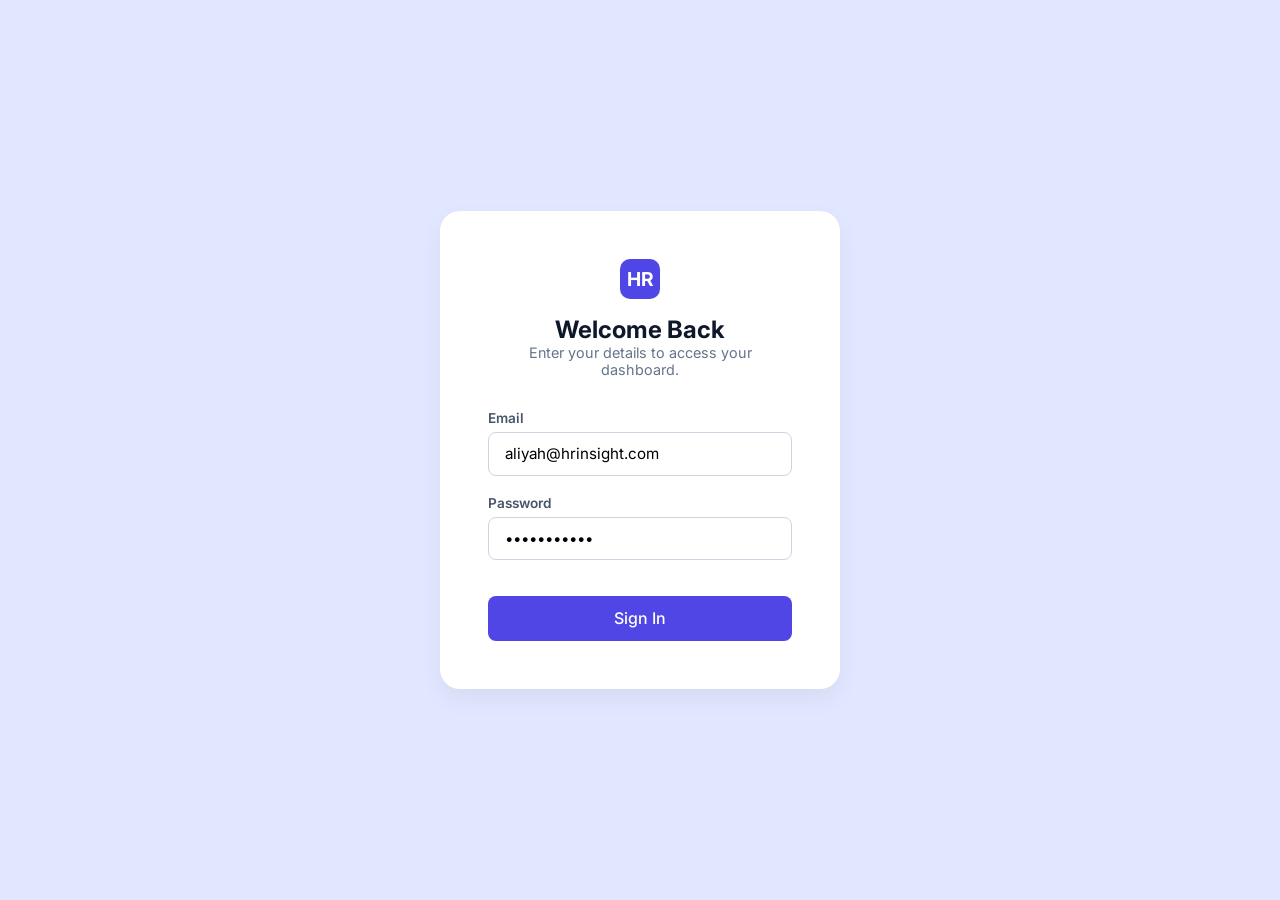
==== login.html @ 48948808 "Add files via upload" ====
<!DOCTYPE html>
<html lang="en">
<head>
    <meta charset="UTF-8">
    <meta name="viewport" content="width=device-width, initial-scale=1.0">
    <title>Login | HR Insight</title>
    <link href="https://fonts.googleapis.com/css2?family=Inter:wght@400;500;600;700&display=swap" rel="stylesheet">
    <link rel="stylesheet" href="style.css">
</head>
<body class="login-body">
    <div class="login-container">
        <div class="login-header">
            <div class="brand-icon mx-auto">HR</div>
            <h2>Welcome Back</h2>
            <p>Enter your details to access your dashboard.</p>
        </div>
        <form id="loginForm" onsubmit="event.preventDefault(); window.location.href='index.html';">
            <div class="input-group">
                <label>Email</label>
                <input type="email" placeholder="admin@hrinsight.com" required value="aliyah@hrinsight.com">
            </div>
            <div class="input-group">
                <label>Password</label>
                <input type="password" placeholder="••••••••" required value="password123">
            </div>
            <button type="submit" class="btn-primary login-btn">Sign In</button>
        </form>
    </div>
</body>
</html>
---- style.css ----
/* RESET & BASE */
* { margin: 0; padding: 0; box-sizing: border-box; font-family: 'Inter', sans-serif; }
body { background-color: #f8fafc; color: #0f172a; overflow-x: hidden; }

/* UTILITIES & BUTTONS */
.btn-primary { background: #4f46e5; color: white; padding: 0.6rem 1.2rem; border: none; border-radius: 8px; font-weight: 500; cursor: pointer; transition: 0.3s; }
.btn-primary:hover { background: #4338ca; box-shadow: 0 4px 12px rgba(79, 70, 229, 0.3); }
.text-danger { color: #ef4444 !important; }
.mt-3 { margin-top: 1rem; }
.mx-auto { margin-left: auto; margin-right: auto; }

/* LOGIN PAGE */
.login-body { display: flex; align-items: center; justify-content: center; height: 100vh; background: #e0e7ff; }
.login-container { background: white; padding: 3rem; border-radius: 20px; box-shadow: 0 10px 25px rgba(0,0,0,0.05); width: 100%; max-width: 400px; }
.login-header { text-align: center; margin-bottom: 2rem; }
.login-header h2 { margin-top: 1rem; font-size: 1.5rem; }
.login-header p { color: #64748b; font-size: 0.9rem; }
.login-btn { width: 100%; padding: 0.8rem; font-size: 1rem; margin-top: 1rem; }

/* INPUT STYLES */
.input-group { margin-bottom: 1.2rem; display: flex; flex-direction: column; }
.input-group label { font-size: 0.85rem; font-weight: 600; color: #475569; margin-bottom: 0.4rem; }
.input-group input { padding: 0.7rem 1rem; border: 1px solid #cbd5e1; border-radius: 8px; font-size: 0.95rem; outline: none; transition: 0.2s; }
.input-group input:focus { border-color: #4f46e5; box-shadow: 0 0 0 3px rgba(79, 70, 229, 0.1); }

/* LAYOUT: APP */
.app-container { display: flex; min-height: 100vh; }
.main-wrapper { flex: 1; display: flex; flex-direction: column; min-width: 0; }

/* SIDEBAR */
.sidebar { width: 260px; background: white; border-right: 1px solid #e2e8f0; padding: 1.5rem; display: flex; flex-direction: column; }
.brand { display: flex; align-items: center; gap: 12px; margin-bottom: 2.5rem; }
.brand-icon { width: 40px; height: 40px; background: #4f46e5; color: white; font-weight: bold; border-radius: 10px; display: flex; align-items: center; justify-content: center; font-size: 1.2rem; }
.nav-section { margin-bottom: 2rem; }
.section-title { font-size: 0.75rem; font-weight: 700; color: #94a3b8; margin-bottom: 1rem; display: block; }
.nav-section ul { list-style: none; }
.nav-link, #openSettings, .text-danger { display: flex; align-items: center; gap: 12px; padding: 0.75rem 1rem; color: #64748b; text-decoration: none; border-radius: 8px; font-weight: 500; transition: 0.2s; margin-bottom: 0.2rem; cursor: pointer;}
.nav-link:hover, #openSettings:hover { background: #f1f5f9; color: #0f172a; }
.nav-link.active { background: #eef2ff; color: #4f46e5; font-weight: 600; }

/* TOP BAR */
.top-bar { background: white; padding: 1rem 2rem; border-bottom: 1px solid #e2e8f0; display: flex; justify-content: space-between; align-items: center; }
.page-title { font-size: 1.25rem; font-weight: 700; }
.header-actions { display: flex; align-items: center; gap: 1.5rem; }
.search-box { display: flex; align-items: center; background: #f1f5f9; padding: 0.5rem 1rem; border-radius: 20px; gap: 8px; }
.search-box input { border: none; background: transparent; outline: none; }
.profile-card { display: flex; align-items: center; gap: 12px; cursor: pointer; }
.avatar-md { width: 40px; height: 40px; background: #eef2ff; color: #4f46e5; border-radius: 50%; display: flex; align-items: center; justify-content: center; font-weight: bold; }
.profile-info .name { display: block; font-size: 0.9rem; font-weight: 600; }
.profile-info .role { font-size: 0.75rem; color: #64748b; }

/* PAGE CONTENT ROUTING */
.content-area { padding: 2rem; flex: 1; }
.page-content { display: none; animation: fadeIn 0.4s ease; }
.page-content.active { display: block; }
@keyframes fadeIn { from { opacity: 0; transform: translateY(10px); } to { opacity: 1; transform: translateY(0); } }

/* DASHBOARD CARDS */
.stats-grid { display: grid; grid-template-columns: repeat(auto-fit, minmax(240px, 1fr)); gap: 1.5rem; margin-top: 1.5rem; margin-bottom: 2rem; }
.stat-card { background: white; border-radius: 16px; padding: 1.5rem; border: 1px solid #e2e8f0; box-shadow: 0 4px 6px rgba(0,0,0,0.02); }
.stat-icon { width: 40px; height: 40px; border-radius: 10px; display: flex; align-items: center; justify-content: center; margin-bottom: 1rem; font-size: 1.2rem; }
.icon-purple { background: #eef2ff; color: #4f46e5; }
.stat-label { font-size: 0.75rem; font-weight: 700; color: #64748b; }
.stat-value { font-size: 2rem; font-weight: 700; color: #0f172a; margin-top: 0.5rem; }

/* CHART & TABLE CARDS */
.chart-card, .table-card, .profile-edit-card { background: white; border-radius: 16px; padding: 1.5rem; border: 1px solid #e2e8f0; box-shadow: 0 4px 6px rgba(0,0,0,0.02); margin-bottom: 2rem; }
.chart-container { height: 300px; width: 100%; margin-top: 1rem; }

/* DATA TABLE */
.table-header { display: flex; justify-content: space-between; align-items: center; margin-bottom: 1.5rem; }
.data-table { width: 100%; border-collapse: collapse; }
.data-table th, .data-table td { padding: 1rem; text-align: left; border-bottom: 1px solid #e2e8f0; }
.data-table th { color: #64748b; font-size: 0.85rem; font-weight: 600; background: #f8fafc; }
.badge { padding: 0.4rem 0.8rem; border-radius: 20px; font-size: 0.75rem; font-weight: 600; }
.badge-success { background: #dcfce7; color: #16a34a; }
.badge-warning { background: #fef9c3; color: #ca8a04; }

/* MODAL (SETTINGS) */
.modal { display: none; position: fixed; z-index: 1000; left: 0; top: 0; width: 100%; height: 100%; background-color: rgba(0,0,0,0.4); backdrop-filter: blur(4px); }
.modal-content { background-color: #fff; margin: 10% auto; padding: 2rem; border-radius: 16px; width: 90%; max-width: 400px; position: relative; animation: slideDown 0.3s ease; }
@keyframes slideDown { from { transform: translateY(-50px); opacity: 0; } to { transform: translateY(0); opacity: 1; } }
.modal-header { display: flex; justify-content: space-between; align-items: center; margin-bottom: 1.5rem; border-bottom: 1px solid #e2e8f0; padding-bottom: 1rem; }
.close-modal { font-size: 1.5rem; font-weight: bold; color: #64748b; cursor: pointer; }
.setting-item { display: flex; justify-content: space-between; align-items: center; margin-bottom: 1rem; font-weight: 500; }

/* TOGGLE SWITCH */
.switch { position: relative; display: inline-block; width: 44px; height: 24px; }
.switch input { opacity: 0; width: 0; height: 0; }
.slider { position: absolute; cursor: pointer; top: 0; left: 0; right: 0; bottom: 0; background-color: #cbd5e1; transition: .4s; border-radius: 34px; }
.slider:before { position: absolute; content: ""; height: 18px; width: 18px; left: 3px; bottom: 3px; background-color: white; transition: .4s; border-radius: 50%; }
input:checked + .slider { background-color: #4f46e5; }
input:checked + .slider:before { transform: translateX(20px); }
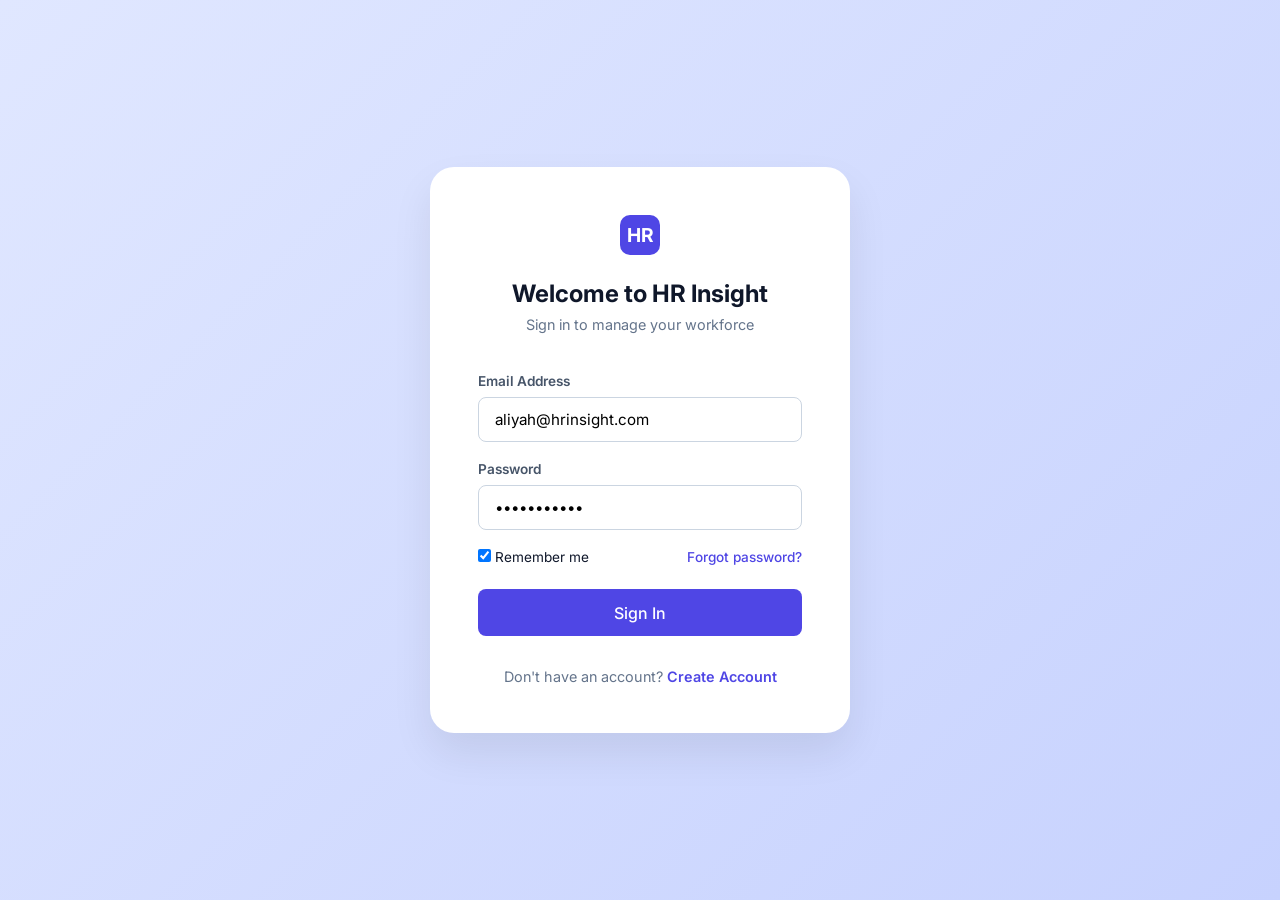
==== commit b1a2db69: "Add files via upload" ====
--- a/login.html
+++ b/login.html
@@ -8,23 +8,38 @@
     <link rel="stylesheet" href="style.css">
 </head>
 <body class="login-body">
-    <div class="login-container">
-        <div class="login-header">
-            <div class="brand-icon mx-auto">HR</div>
-            <h2>Welcome Back</h2>
-            <p>Enter your details to access your dashboard.</p>
+    <div class="login-wrapper">
+        <div class="login-card">
+            <div class="login-header">
+                <div class="brand-icon mx-auto">HR</div>
+                <h2>Welcome to HR Insight</h2>
+                <p>Sign in to manage your workforce</p>
+            </div>
+
+            <form id="loginForm" action="index.html">
+                <div class="input-group">
+                    <label>Email Address</label>
+                    <input type="email" placeholder="name@company.com" required value="aliyah@hrinsight.com">
+                </div>
+                <div class="input-group">
+                    <label>Password</label>
+                    <input type="password" placeholder="••••••••" required value="password123">
+                </div>
+                
+                <div class="login-options">
+                    <label class="remember-me">
+                        <input type="checkbox" checked> Remember me
+                    </label>
+                    <a href="#" class="forgot-password">Forgot password?</a>
+                </div>
+
+                <button type="submit" class="btn-primary login-btn">Sign In</button>
+            </form>
+
+            <div class="login-footer">
+                <p>Don't have an account? <a href="#">Create Account</a></p>
+            </div>
         </div>
-        <form id="loginForm" onsubmit="event.preventDefault(); window.location.href='index.html';">
-            <div class="input-group">
-                <label>Email</label>
-                <input type="email" placeholder="admin@hrinsight.com" required value="aliyah@hrinsight.com">
-            </div>
-            <div class="input-group">
-                <label>Password</label>
-                <input type="password" placeholder="••••••••" required value="password123">
-            </div>
-            <button type="submit" class="btn-primary login-btn">Sign In</button>
-        </form>
     </div>
 </body>
 </html>
--- a/style.css
+++ b/style.css
@@ -2,89 +2,103 @@
 * { margin: 0; padding: 0; box-sizing: border-box; font-family: 'Inter', sans-serif; }
 body { background-color: #f8fafc; color: #0f172a; overflow-x: hidden; }
 
-/* UTILITIES & BUTTONS */
-.btn-primary { background: #4f46e5; color: white; padding: 0.6rem 1.2rem; border: none; border-radius: 8px; font-weight: 500; cursor: pointer; transition: 0.3s; }
+/* UTILITIES */
+.btn-primary { background: #4f46e5; color: white; padding: 0.75rem 1.5rem; border: none; border-radius: 8px; font-weight: 500; cursor: pointer; transition: 0.3s; font-size: 0.95rem; }
 .btn-primary:hover { background: #4338ca; box-shadow: 0 4px 12px rgba(79, 70, 229, 0.3); }
+.btn-outline { display: inline-block; padding: 0.6rem 1.2rem; border: 1px solid #cbd5e1; border-radius: 8px; cursor: pointer; font-weight: 500; font-size: 0.85rem; color: #0f172a; transition: 0.2s; }
+.btn-outline:hover { background: #f1f5f9; }
 .text-danger { color: #ef4444 !important; }
-.mt-3 { margin-top: 1rem; }
 .mx-auto { margin-left: auto; margin-right: auto; }
 
-/* LOGIN PAGE */
-.login-body { display: flex; align-items: center; justify-content: center; height: 100vh; background: #e0e7ff; }
-.login-container { background: white; padding: 3rem; border-radius: 20px; box-shadow: 0 10px 25px rgba(0,0,0,0.05); width: 100%; max-width: 400px; }
-.login-header { text-align: center; margin-bottom: 2rem; }
-.login-header h2 { margin-top: 1rem; font-size: 1.5rem; }
-.login-header p { color: #64748b; font-size: 0.9rem; }
-.login-btn { width: 100%; padding: 0.8rem; font-size: 1rem; margin-top: 1rem; }
+/* --- LOGIN PAGE --- */
+.login-body { display: flex; align-items: center; justify-content: center; height: 100vh; background: linear-gradient(135deg, #e0e7ff 0%, #c7d2fe 100%); }
+.login-wrapper { width: 100%; padding: 20px; display: flex; justify-content: center; }
+.login-card { background: white; padding: 3rem; border-radius: 24px; box-shadow: 0 20px 40px rgba(0,0,0,0.08); width: 100%; max-width: 420px; }
+.login-header { text-align: center; margin-bottom: 2.5rem; }
+.login-header h2 { margin-top: 1.5rem; font-size: 1.5rem; color: #0f172a; }
+.login-header p { color: #64748b; font-size: 0.9rem; margin-top: 0.5rem; }
+.login-options { display: flex; justify-content: space-between; font-size: 0.85rem; margin-bottom: 1.5rem; }
+.login-options .forgot-password { color: #4f46e5; text-decoration: none; font-weight: 500; }
+.login-btn { width: 100%; padding: 0.85rem; font-size: 1rem; }
+.login-footer { text-align: center; margin-top: 2rem; font-size: 0.9rem; color: #64748b; }
+.login-footer a { color: #4f46e5; text-decoration: none; font-weight: 600; }
 
 /* INPUT STYLES */
-.input-group { margin-bottom: 1.2rem; display: flex; flex-direction: column; }
-.input-group label { font-size: 0.85rem; font-weight: 600; color: #475569; margin-bottom: 0.4rem; }
-.input-group input { padding: 0.7rem 1rem; border: 1px solid #cbd5e1; border-radius: 8px; font-size: 0.95rem; outline: none; transition: 0.2s; }
+.input-group { margin-bottom: 1.2rem; display: flex; flex-direction: column; text-align: left; }
+.input-group label { font-size: 0.85rem; font-weight: 600; color: #475569; margin-bottom: 0.5rem; }
+.input-group input { padding: 0.75rem 1rem; border: 1px solid #cbd5e1; border-radius: 8px; font-size: 0.95rem; outline: none; transition: 0.2s; background: #fff; }
 .input-group input:focus { border-color: #4f46e5; box-shadow: 0 0 0 3px rgba(79, 70, 229, 0.1); }
+.input-group input:disabled { background: #f1f5f9; color: #94a3b8; cursor: not-allowed; }
 
-/* LAYOUT: APP */
+/* --- APP LAYOUT --- */
 .app-container { display: flex; min-height: 100vh; }
 .main-wrapper { flex: 1; display: flex; flex-direction: column; min-width: 0; }
 
 /* SIDEBAR */
-.sidebar { width: 260px; background: white; border-right: 1px solid #e2e8f0; padding: 1.5rem; display: flex; flex-direction: column; }
+.sidebar { width: 260px; background: white; border-right: 1px solid #e2e8f0; padding: 1.5rem; display: flex; flex-direction: column; flex-shrink: 0; }
 .brand { display: flex; align-items: center; gap: 12px; margin-bottom: 2.5rem; }
 .brand-icon { width: 40px; height: 40px; background: #4f46e5; color: white; font-weight: bold; border-radius: 10px; display: flex; align-items: center; justify-content: center; font-size: 1.2rem; }
 .nav-section { margin-bottom: 2rem; }
 .section-title { font-size: 0.75rem; font-weight: 700; color: #94a3b8; margin-bottom: 1rem; display: block; }
 .nav-section ul { list-style: none; }
-.nav-link, #openSettings, .text-danger { display: flex; align-items: center; gap: 12px; padding: 0.75rem 1rem; color: #64748b; text-decoration: none; border-radius: 8px; font-weight: 500; transition: 0.2s; margin-bottom: 0.2rem; cursor: pointer;}
+.nav-link, #openSettings, .text-danger { display: flex; align-items: center; gap: 12px; padding: 0.75rem 1rem; color: #64748b; text-decoration: none; border-radius: 8px; font-weight: 500; transition: 0.2s; margin-bottom: 0.2rem; cursor: pointer; }
 .nav-link:hover, #openSettings:hover { background: #f1f5f9; color: #0f172a; }
 .nav-link.active { background: #eef2ff; color: #4f46e5; font-weight: 600; }
 
 /* TOP BAR */
-.top-bar { background: white; padding: 1rem 2rem; border-bottom: 1px solid #e2e8f0; display: flex; justify-content: space-between; align-items: center; }
-.page-title { font-size: 1.25rem; font-weight: 700; }
+.top-bar { background: white; padding: 1.25rem 2rem; border-bottom: 1px solid #e2e8f0; display: flex; justify-content: space-between; align-items: center; }
+.page-title { font-size: 1.35rem; font-weight: 700; color: #0f172a; transition: 0.3s; }
 .header-actions { display: flex; align-items: center; gap: 1.5rem; }
-.search-box { display: flex; align-items: center; background: #f1f5f9; padding: 0.5rem 1rem; border-radius: 20px; gap: 8px; }
+.search-box { display: flex; align-items: center; background: #f1f5f9; padding: 0.6rem 1rem; border-radius: 20px; gap: 8px; }
 .search-box input { border: none; background: transparent; outline: none; }
 .profile-card { display: flex; align-items: center; gap: 12px; cursor: pointer; }
-.avatar-md { width: 40px; height: 40px; background: #eef2ff; color: #4f46e5; border-radius: 50%; display: flex; align-items: center; justify-content: center; font-weight: bold; }
+
+/* AVATARS (Supports image backgrounds) */
+.avatar-md, .avatar-lg { background-color: #eef2ff; color: #4f46e5; border-radius: 50%; display: flex; align-items: center; justify-content: center; font-weight: bold; background-size: cover; background-position: center; }
+.avatar-md { width: 40px; height: 40px; font-size: 0.9rem; }
+.avatar-lg { width: 80px; height: 80px; font-size: 1.5rem; border: 2px solid #e2e8f0; }
+
 .profile-info .name { display: block; font-size: 0.9rem; font-weight: 600; }
 .profile-info .role { font-size: 0.75rem; color: #64748b; }
 
-/* PAGE CONTENT ROUTING */
+/* --- PAGE CONTENT ROUTING --- */
 .content-area { padding: 2rem; flex: 1; }
 .page-content { display: none; animation: fadeIn 0.4s ease; }
-.page-content.active { display: block; }
+.page-content.active { display: block; } /* HANYA YANG PUNYA CLASS INI YANG MUNCUL */
 @keyframes fadeIn { from { opacity: 0; transform: translateY(10px); } to { opacity: 1; transform: translateY(0); } }
 
-/* DASHBOARD CARDS */
+/* PROFILE PAGE STYLES */
+.profile-edit-card { background: white; border-radius: 16px; padding: 2rem; border: 1px solid #e2e8f0; box-shadow: 0 4px 6px rgba(0,0,0,0.02); max-width: 800px; }
+.profile-edit-card h3 { margin-bottom: 2rem; font-size: 1.2rem; border-bottom: 1px solid #e2e8f0; padding-bottom: 1rem; }
+.profile-photo-section { display: flex; align-items: center; gap: 1.5rem; margin-bottom: 2rem; }
+.photo-actions .help-text { font-size: 0.75rem; color: #94a3b8; margin-top: 0.5rem; }
+.form-grid { display: grid; grid-template-columns: 1fr 1fr; gap: 1.5rem; }
+.form-actions { margin-top: 2rem; text-align: right; border-top: 1px solid #e2e8f0; padding-top: 1.5rem; }
+@media(max-width: 768px) { .form-grid { grid-template-columns: 1fr; } }
+
+/* GENERAL CARDS */
 .stats-grid { display: grid; grid-template-columns: repeat(auto-fit, minmax(240px, 1fr)); gap: 1.5rem; margin-top: 1.5rem; margin-bottom: 2rem; }
 .stat-card { background: white; border-radius: 16px; padding: 1.5rem; border: 1px solid #e2e8f0; box-shadow: 0 4px 6px rgba(0,0,0,0.02); }
 .stat-icon { width: 40px; height: 40px; border-radius: 10px; display: flex; align-items: center; justify-content: center; margin-bottom: 1rem; font-size: 1.2rem; }
 .icon-purple { background: #eef2ff; color: #4f46e5; }
 .stat-label { font-size: 0.75rem; font-weight: 700; color: #64748b; }
 .stat-value { font-size: 2rem; font-weight: 700; color: #0f172a; margin-top: 0.5rem; }
-
-/* CHART & TABLE CARDS */
-.chart-card, .table-card, .profile-edit-card { background: white; border-radius: 16px; padding: 1.5rem; border: 1px solid #e2e8f0; box-shadow: 0 4px 6px rgba(0,0,0,0.02); margin-bottom: 2rem; }
+.chart-card, .table-card { background: white; border-radius: 16px; padding: 1.5rem; border: 1px solid #e2e8f0; margin-bottom: 2rem; }
 .chart-container { height: 300px; width: 100%; margin-top: 1rem; }
-
-/* DATA TABLE */
-.table-header { display: flex; justify-content: space-between; align-items: center; margin-bottom: 1.5rem; }
-.data-table { width: 100%; border-collapse: collapse; }
+.data-table { width: 100%; border-collapse: collapse; margin-top: 1rem; }
 .data-table th, .data-table td { padding: 1rem; text-align: left; border-bottom: 1px solid #e2e8f0; }
 .data-table th { color: #64748b; font-size: 0.85rem; font-weight: 600; background: #f8fafc; }
 .badge { padding: 0.4rem 0.8rem; border-radius: 20px; font-size: 0.75rem; font-weight: 600; }
 .badge-success { background: #dcfce7; color: #16a34a; }
 .badge-warning { background: #fef9c3; color: #ca8a04; }
 
-/* MODAL (SETTINGS) */
+/* MODAL STYLES */
 .modal { display: none; position: fixed; z-index: 1000; left: 0; top: 0; width: 100%; height: 100%; background-color: rgba(0,0,0,0.4); backdrop-filter: blur(4px); }
 .modal-content { background-color: #fff; margin: 10% auto; padding: 2rem; border-radius: 16px; width: 90%; max-width: 400px; position: relative; animation: slideDown 0.3s ease; }
 @keyframes slideDown { from { transform: translateY(-50px); opacity: 0; } to { transform: translateY(0); opacity: 1; } }
 .modal-header { display: flex; justify-content: space-between; align-items: center; margin-bottom: 1.5rem; border-bottom: 1px solid #e2e8f0; padding-bottom: 1rem; }
 .close-modal { font-size: 1.5rem; font-weight: bold; color: #64748b; cursor: pointer; }
-.setting-item { display: flex; justify-content: space-between; align-items: center; margin-bottom: 1rem; font-weight: 500; }
-
-/* TOGGLE SWITCH */
+.setting-item { display: flex; justify-content: space-between; align-items: center; font-weight: 500; }
 .switch { position: relative; display: inline-block; width: 44px; height: 24px; }
 .switch input { opacity: 0; width: 0; height: 0; }
 .slider { position: absolute; cursor: pointer; top: 0; left: 0; right: 0; bottom: 0; background-color: #cbd5e1; transition: .4s; border-radius: 34px; }
